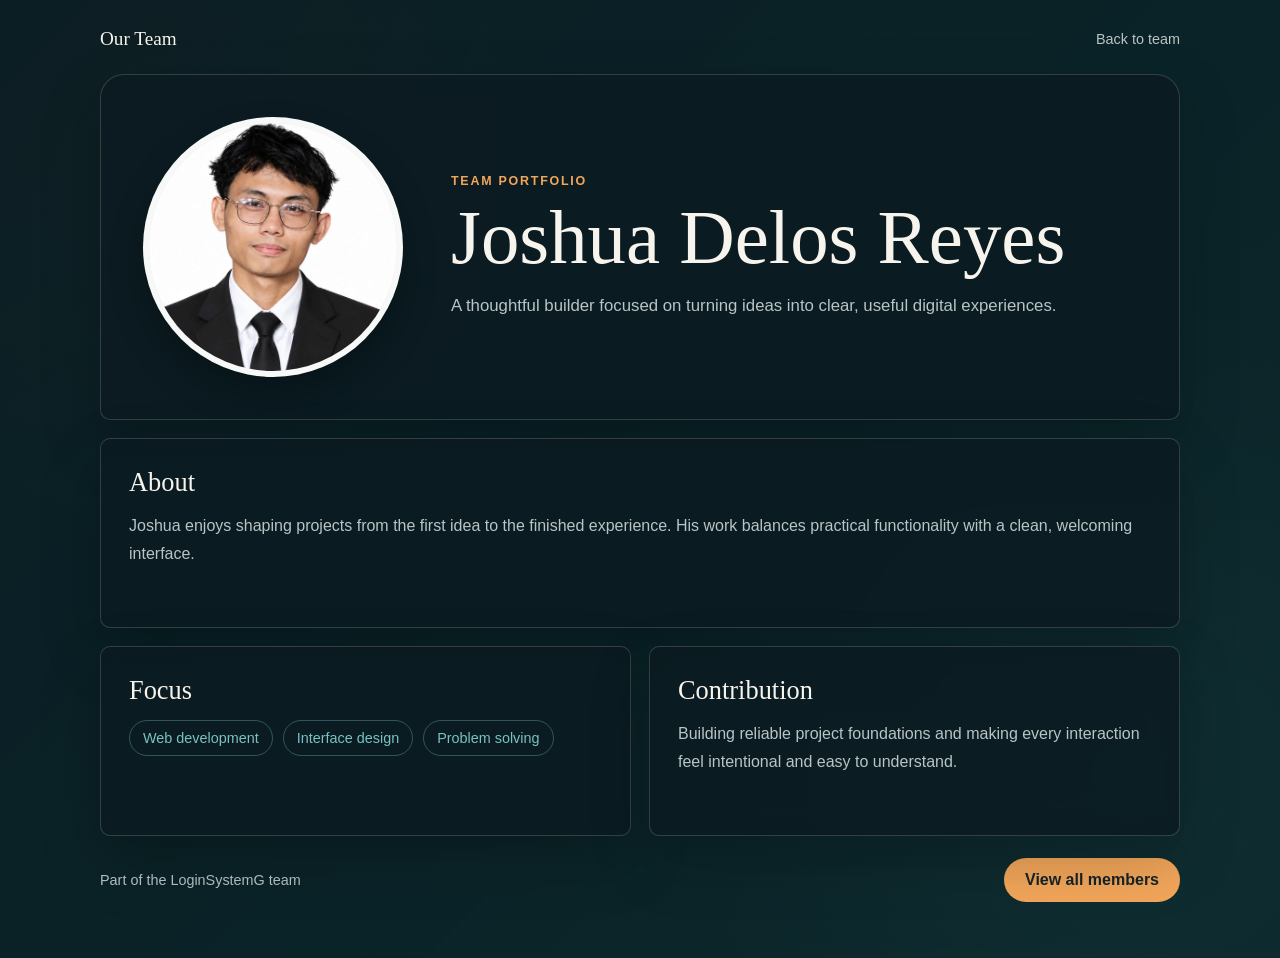
==== frontend/joshua.html @ a4064192 "Update" ====
<!DOCTYPE html>
<html lang="en">
<head>
    <meta charset="UTF-8">
    <meta name="viewport" content="width=device-width, initial-scale=1.0">
    <title>Joshua Delos Reyes | Portfolio</title>
    <link rel="stylesheet" href="portfolio.css">
</head>
<body>
    <video autoplay loop muted playsinline class="back-video">
        <source src="resources/your-video.mp4" type="video/mp4">
    </video>

    <main class="portfolio-shell">
        <nav class="portfolio-nav" aria-label="Portfolio navigation">
            <a class="brand" href="landing.html">Our Team</a>
            <a href="landing.html">Back to team</a>
        </nav>

        <header class="profile-hero">
            <div class="profile-photo">
                <img src="resources/juswa.jpg" alt="Joshua Delos Reyes">
            </div>
            <div>
                <p class="eyebrow">Team portfolio</p>
                <h1>Joshua Delos Reyes</h1>
                <p class="profile-role">A thoughtful builder focused on turning ideas into clear, useful digital experiences.</p>
            </div>
        </header>

        <div class="portfolio-grid">
            <section class="portfolio-section wide">
                <h2>About</h2>
                <p>Joshua enjoys shaping projects from the first idea to the finished experience. His work balances practical functionality with a clean, welcoming interface.</p>
            </section>
            <section class="portfolio-section">
                <h2>Focus</h2>
                <ul class="focus-list">
                    <li>Web development</li>
                    <li>Interface design</li>
                    <li>Problem solving</li>
                </ul>
            </section>
            <section class="portfolio-section">
                <h2>Contribution</h2>
                <p>Building reliable project foundations and making every interaction feel intentional and easy to understand.</p>
            </section>
        </div>

        <footer class="portfolio-footer">
            <p>Part of the LoginSystemG team</p>
            <a href="landing.html">View all members</a>
        </footer>
    </main>
    <script src="transition.js"></script>
</body>
</html>
---- frontend/portfolio.css ----
:root {
    --ink: #f7f3ed;
    --muted: #b9c4c5;
    --surface: rgba(12, 28, 34, 0.82);
    --surface-light: rgba(255, 255, 255, 0.09);
    --line: rgba(255, 255, 255, 0.16);
    --accent: #f2a65a;
    --teal: #78c2c4;
}

* {
    box-sizing: border-box;
}

html {
    scroll-behavior: smooth;
}

body {
    margin: 0;
    min-height: 100vh;
    padding: 28px 24px 56px;
    background: #10262b;
    color: var(--ink);
    font-family: "Trebuchet MS", "Segoe UI", sans-serif;
    position: relative;
    overflow-x: hidden;
    animation: page-enter 500ms ease both;
}

@keyframes page-enter {
    from {
        opacity: 0;
        transform: translateY(10px);
    }
    to {
        opacity: 1;
        transform: translateY(0);
    }
}

body.page-exit {
    animation: page-exit 280ms ease forwards;
    pointer-events: none;
}

@keyframes page-exit {
    to {
        opacity: 0;
        transform: translateY(-8px);
    }
}

body::before {
    content: "";
    position: fixed;
    inset: 0;
    z-index: -1;
    pointer-events: none;
    background:
        linear-gradient(135deg, rgba(9, 28, 34, 0.94), rgba(11, 42, 45, 0.74)),
        radial-gradient(circle at 12% 16%, rgba(242, 166, 90, 0.24), transparent 30%),
        radial-gradient(circle at 88% 80%, rgba(88, 157, 161, 0.22), transparent 34%);
}

.back-video {
    position: fixed;
    right: 0;
    bottom: 0;
    min-width: 100%;
    min-height: 100%;
    width: auto;
    height: auto;
    z-index: -2;
    object-fit: cover;
    opacity: 0.2;
}

.portfolio-shell {
    width: min(100%, 1080px);
    margin: 0 auto;
}

.portfolio-nav {
    display: flex;
    justify-content: space-between;
    align-items: center;
    gap: 20px;
    margin-bottom: 24px;
}

.portfolio-nav a {
    color: var(--muted);
    text-decoration: none;
    font-size: 0.9rem;
    transition: color 180ms ease;
}

.portfolio-nav a:hover,
.portfolio-nav a:focus-visible {
    color: var(--accent);
}

.portfolio-nav .brand {
    color: var(--ink);
    font-family: Georgia, "Times New Roman", serif;
    font-size: 1.2rem;
}

.profile-hero,
.portfolio-section {
    border: 1px solid var(--line);
    background: var(--surface);
    box-shadow: 0 24px 60px rgba(0, 0, 0, 0.22);
    backdrop-filter: blur(14px);
    -webkit-backdrop-filter: blur(14px);
}

.profile-hero {
    display: grid;
    grid-template-columns: 260px 1fr;
    align-items: center;
    gap: 48px;
    padding: 42px;
    border-radius: 24px 24px 10px 10px;
}

.profile-photo {
    width: 100%;
    aspect-ratio: 1;
    border: 6px solid rgba(255, 255, 255, 0.78);
    border-radius: 50%;
    overflow: hidden;
    background: #dce3de;
    box-shadow: 0 18px 34px rgba(0, 0, 0, 0.28);
}

.profile-photo img {
    display: block;
    width: 100%;
    height: 100%;
    object-fit: cover;
}

.eyebrow {
    margin: 0 0 12px;
    color: var(--accent);
    font-size: 0.78rem;
    font-weight: 700;
    letter-spacing: 0.14em;
    text-transform: uppercase;
}

.profile-hero h1 {
    margin: 0;
    color: var(--ink);
    font-family: Georgia, "Times New Roman", serif;
    font-size: clamp(2.5rem, 6vw, 5.2rem);
    font-weight: 400;
    line-height: 0.98;
}

.profile-role {
    margin: 18px 0 0;
    color: var(--muted);
    font-size: 1.05rem;
    line-height: 1.6;
}

.portfolio-grid {
    display: grid;
    grid-template-columns: repeat(2, minmax(0, 1fr));
    gap: 18px;
    margin-top: 18px;
}

.portfolio-section {
    min-height: 190px;
    padding: 28px;
    border-radius: 10px;
}

.portfolio-section.wide {
    grid-column: 1 / -1;
}

.portfolio-section h2 {
    margin: 0 0 14px;
    color: var(--ink);
    font-family: Georgia, "Times New Roman", serif;
    font-size: 1.65rem;
    font-weight: 400;
}

.portfolio-section p {
    margin: 0;
    color: var(--muted);
    line-height: 1.75;
}

.focus-list {
    display: flex;
    flex-wrap: wrap;
    gap: 10px;
    margin: 0;
    padding: 0;
    list-style: none;
}

.focus-list li {
    padding: 9px 13px;
    border: 1px solid rgba(120, 194, 196, 0.35);
    border-radius: 999px;
    color: var(--teal);
    font-size: 0.9rem;
}

.portfolio-footer {
    display: flex;
    justify-content: space-between;
    align-items: center;
    gap: 18px;
    margin-top: 22px;
}

.portfolio-footer p {
    margin: 0;
    color: var(--muted);
    font-size: 0.9rem;
}

.portfolio-footer a {
    display: inline-block;
    padding: 12px 20px;
    border: 1px solid rgba(242, 166, 90, 0.55);
    border-radius: 999px;
    background: var(--accent);
    color: #172428;
    font-weight: 700;
    text-decoration: none;
    transition: transform 180ms ease, background 180ms ease, box-shadow 180ms ease;
}

.portfolio-footer a:hover,
.portfolio-footer a:focus-visible {
    background: #ffc078;
    box-shadow: 0 8px 20px rgba(242, 166, 90, 0.22);
    transform: translateY(-2px);
}

.portfolio-nav a:focus-visible,
.portfolio-footer a:focus-visible {
    outline: 3px solid rgba(255, 255, 255, 0.8);
    outline-offset: 3px;
}

@media (max-width: 700px) {
    body {
        padding: 20px 16px 36px;
    }

    .profile-hero {
        grid-template-columns: 1fr;
        gap: 28px;
        padding: 28px;
        text-align: center;
    }

    .profile-photo {
        width: min(100%, 220px);
        margin: 0 auto;
    }

    .portfolio-grid {
        grid-template-columns: 1fr;
    }

    .portfolio-section.wide {
        grid-column: auto;
    }

    .portfolio-footer {
        align-items: stretch;
        flex-direction: column;
    }

    .portfolio-footer a {
        text-align: center;
    }
}

@media (prefers-reduced-motion: reduce) {
    body,
    body.page-exit {
        animation: none;
    }
}
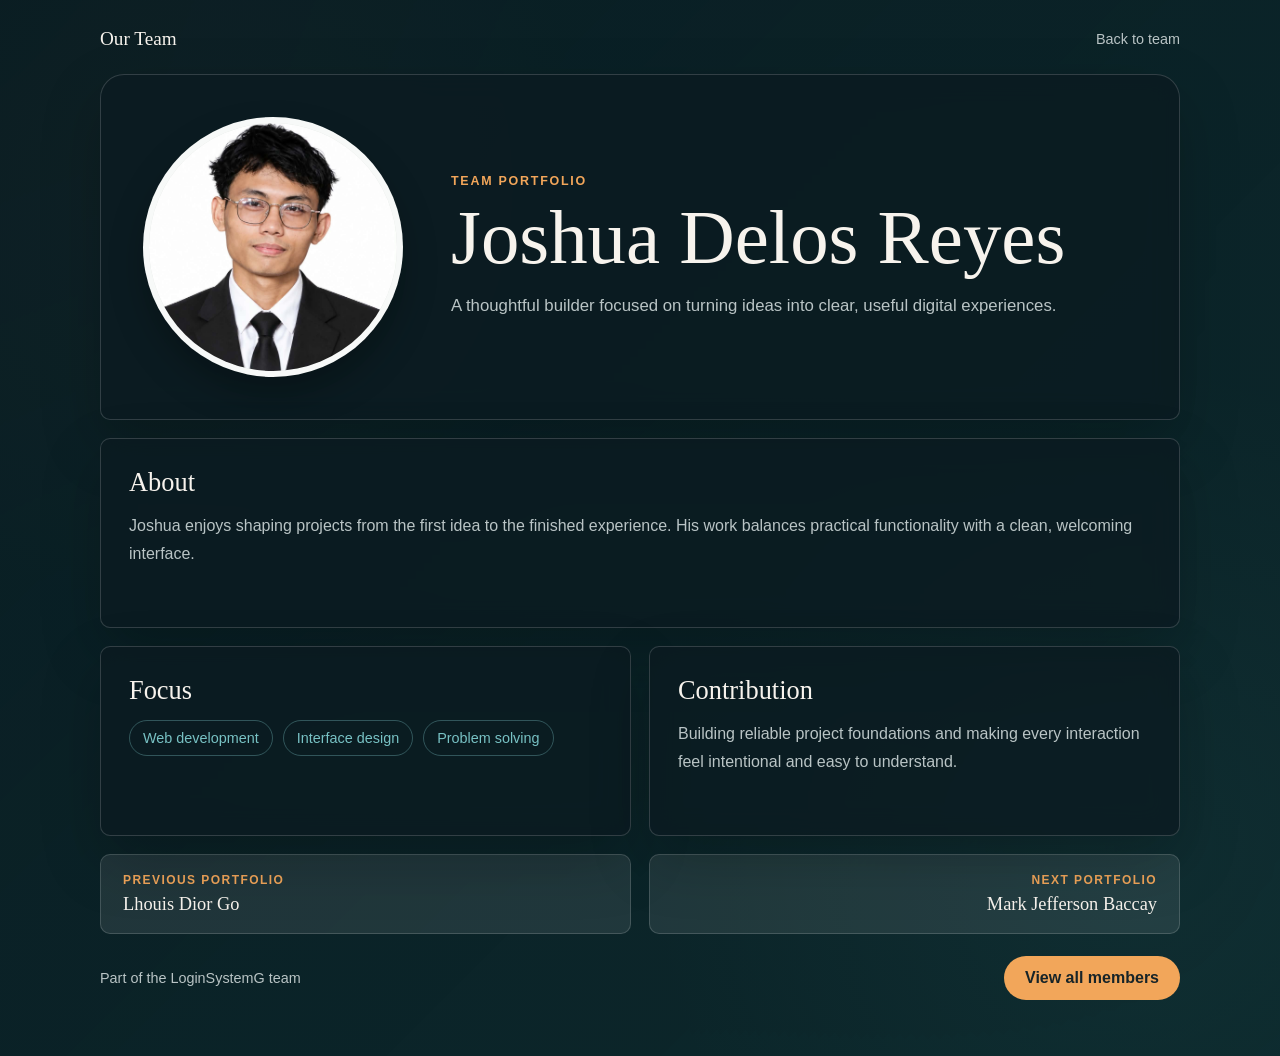
==== commit 751d0ee8: "update" ====
--- a/frontend/joshua.html
+++ b/frontend/joshua.html
@@ -47,6 +47,17 @@
             </section>
         </div>
 
+        <nav class="portfolio-switcher" aria-label="Switch portfolio">
+            <a href="lhouis.html">
+                <span>Previous portfolio</span>
+                <strong>Lhouis Dior Go</strong>
+            </a>
+            <a href="mark.html" class="next">
+                <span>Next portfolio</span>
+                <strong>Mark Jefferson Baccay</strong>
+            </a>
+        </nav>
+
         <footer class="portfolio-footer">
             <p>Part of the LoginSystemG team</p>
             <a href="landing.html">View all members</a>
--- a/frontend/portfolio.css
+++ b/frontend/portfolio.css
@@ -25,7 +25,18 @@
     font-family: "Trebuchet MS", "Segoe UI", sans-serif;
     position: relative;
     overflow-x: hidden;
-    animation: page-enter 500ms ease both;
+    animation: page-enter 950ms ease both;
+    will-change: opacity, transform;
+}
+
+body::after {
+    content: "";
+    position: fixed;
+    inset: 0;
+    z-index: 20;
+    background: #f2a65a;
+    pointer-events: none;
+    animation: curtain-in 950ms cubic-bezier(0.76, 0, 0.24, 1) forwards;
 }
 
 @keyframes page-enter {
@@ -40,8 +51,30 @@
 }
 
 body.page-exit {
-    animation: page-exit 280ms ease forwards;
+    animation: page-exit 650ms ease forwards;
     pointer-events: none;
+}
+
+body.page-exit::after {
+    animation: curtain-out 650ms cubic-bezier(0.76, 0, 0.24, 1) forwards;
+}
+
+@keyframes curtain-in {
+    from {
+        transform: translateY(0);
+    }
+    to {
+        transform: translateY(-100%);
+    }
+}
+
+@keyframes curtain-out {
+    from {
+        transform: translateY(100%);
+    }
+    to {
+        transform: translateY(0);
+    }
 }
 
 @keyframes page-exit {
@@ -198,6 +231,51 @@
     line-height: 1.75;
 }
 
+.portfolio-switcher {
+    display: grid;
+    grid-template-columns: repeat(2, minmax(0, 1fr));
+    gap: 18px;
+    margin-top: 18px;
+}
+
+.portfolio-switcher a {
+    display: flex;
+    flex-direction: column;
+    gap: 7px;
+    padding: 18px 22px;
+    border: 1px solid var(--line);
+    border-radius: 10px;
+    background: var(--surface-light);
+    color: var(--ink);
+    text-decoration: none;
+    transition: transform 180ms ease, border-color 180ms ease, background 180ms ease;
+}
+
+.portfolio-switcher a:hover,
+.portfolio-switcher a:focus-visible {
+    border-color: rgba(242, 166, 90, 0.65);
+    background: rgba(255, 255, 255, 0.13);
+    transform: translateY(-4px);
+}
+
+.portfolio-switcher a.next {
+    text-align: right;
+}
+
+.portfolio-switcher span {
+    color: var(--accent);
+    font-size: 0.75rem;
+    font-weight: 700;
+    letter-spacing: 0.12em;
+    text-transform: uppercase;
+}
+
+.portfolio-switcher strong {
+    font-family: Georgia, "Times New Roman", serif;
+    font-size: 1.15rem;
+    font-weight: 400;
+}
+
 .focus-list {
     display: flex;
     flex-wrap: wrap;
@@ -249,7 +327,8 @@
 }
 
 .portfolio-nav a:focus-visible,
-.portfolio-footer a:focus-visible {
+.portfolio-footer a:focus-visible,
+.portfolio-switcher a:focus-visible {
     outline: 3px solid rgba(255, 255, 255, 0.8);
     outline-offset: 3px;
 }
@@ -284,6 +363,14 @@
         flex-direction: column;
     }
 
+    .portfolio-switcher {
+        grid-template-columns: 1fr;
+    }
+
+    .portfolio-switcher a.next {
+        text-align: left;
+    }
+
     .portfolio-footer a {
         text-align: center;
     }
@@ -294,4 +381,10 @@
     body.page-exit {
         animation: none;
     }
-}
+
+    body::after,
+    body.page-exit::after {
+        display: none;
+        animation: none;
+    }
+}
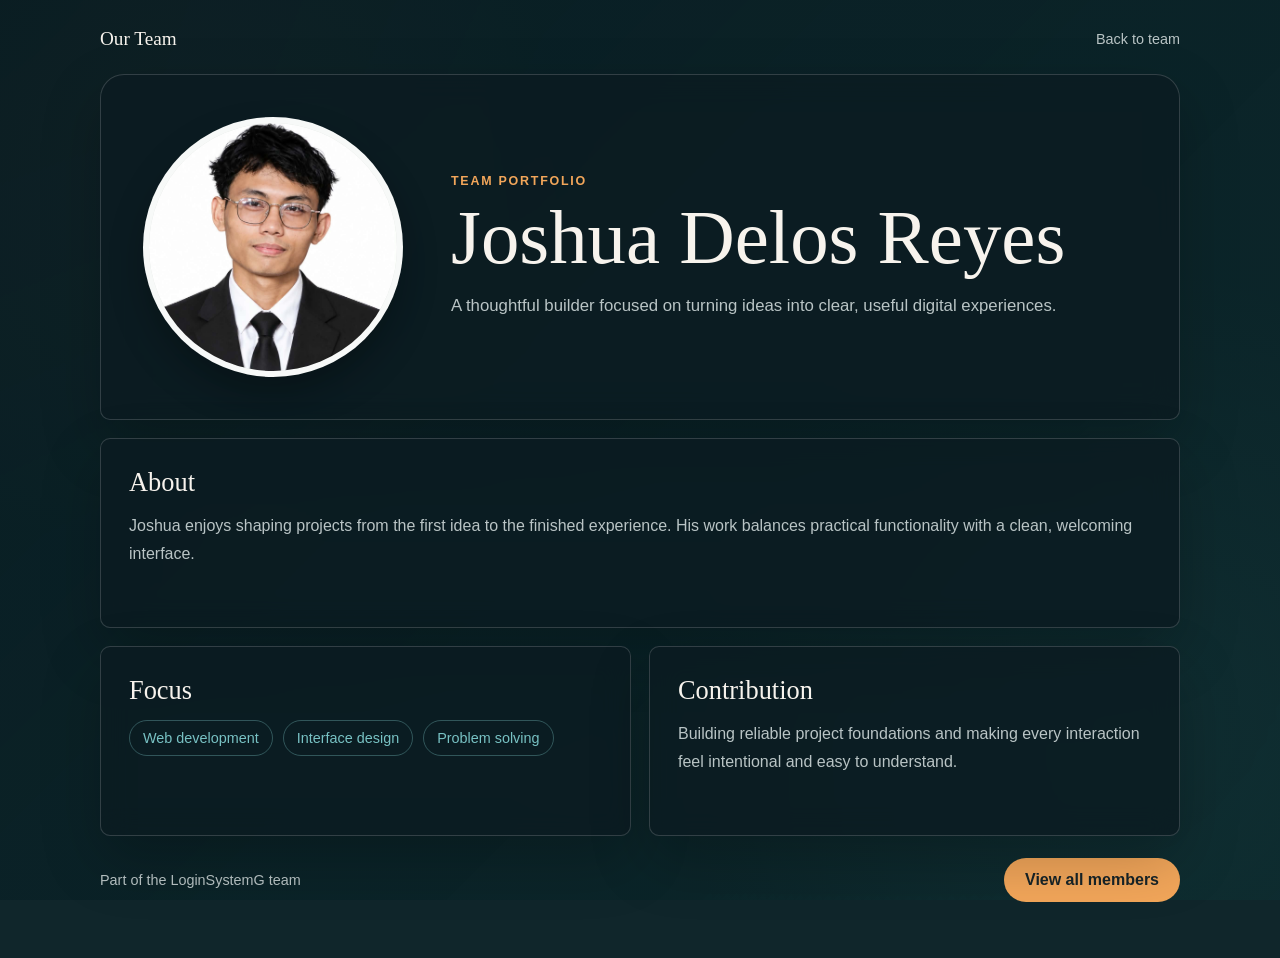
==== commit 7a8d690b: "update" ====
--- a/frontend/joshua.html
+++ b/frontend/joshua.html
@@ -47,22 +47,10 @@
             </section>
         </div>
 
-        <nav class="portfolio-switcher" aria-label="Switch portfolio">
-            <a href="lhouis.html">
-                <span>Previous portfolio</span>
-                <strong>Lhouis Dior Go</strong>
-            </a>
-            <a href="mark.html" class="next">
-                <span>Next portfolio</span>
-                <strong>Mark Jefferson Baccay</strong>
-            </a>
-        </nav>
-
         <footer class="portfolio-footer">
             <p>Part of the LoginSystemG team</p>
             <a href="landing.html">View all members</a>
         </footer>
     </main>
-    <script src="transition.js"></script>
 </body>
 </html>
--- a/frontend/portfolio.css
+++ b/frontend/portfolio.css
@@ -25,63 +25,6 @@
     font-family: "Trebuchet MS", "Segoe UI", sans-serif;
     position: relative;
     overflow-x: hidden;
-    animation: page-enter 950ms ease both;
-    will-change: opacity, transform;
-}
-
-body::after {
-    content: "";
-    position: fixed;
-    inset: 0;
-    z-index: 20;
-    background: #f2a65a;
-    pointer-events: none;
-    animation: curtain-in 950ms cubic-bezier(0.76, 0, 0.24, 1) forwards;
-}
-
-@keyframes page-enter {
-    from {
-        opacity: 0;
-        transform: translateY(10px);
-    }
-    to {
-        opacity: 1;
-        transform: translateY(0);
-    }
-}
-
-body.page-exit {
-    animation: page-exit 650ms ease forwards;
-    pointer-events: none;
-}
-
-body.page-exit::after {
-    animation: curtain-out 650ms cubic-bezier(0.76, 0, 0.24, 1) forwards;
-}
-
-@keyframes curtain-in {
-    from {
-        transform: translateY(0);
-    }
-    to {
-        transform: translateY(-100%);
-    }
-}
-
-@keyframes curtain-out {
-    from {
-        transform: translateY(100%);
-    }
-    to {
-        transform: translateY(0);
-    }
-}
-
-@keyframes page-exit {
-    to {
-        opacity: 0;
-        transform: translateY(-8px);
-    }
 }
 
 body::before {
@@ -231,51 +174,6 @@
     line-height: 1.75;
 }
 
-.portfolio-switcher {
-    display: grid;
-    grid-template-columns: repeat(2, minmax(0, 1fr));
-    gap: 18px;
-    margin-top: 18px;
-}
-
-.portfolio-switcher a {
-    display: flex;
-    flex-direction: column;
-    gap: 7px;
-    padding: 18px 22px;
-    border: 1px solid var(--line);
-    border-radius: 10px;
-    background: var(--surface-light);
-    color: var(--ink);
-    text-decoration: none;
-    transition: transform 180ms ease, border-color 180ms ease, background 180ms ease;
-}
-
-.portfolio-switcher a:hover,
-.portfolio-switcher a:focus-visible {
-    border-color: rgba(242, 166, 90, 0.65);
-    background: rgba(255, 255, 255, 0.13);
-    transform: translateY(-4px);
-}
-
-.portfolio-switcher a.next {
-    text-align: right;
-}
-
-.portfolio-switcher span {
-    color: var(--accent);
-    font-size: 0.75rem;
-    font-weight: 700;
-    letter-spacing: 0.12em;
-    text-transform: uppercase;
-}
-
-.portfolio-switcher strong {
-    font-family: Georgia, "Times New Roman", serif;
-    font-size: 1.15rem;
-    font-weight: 400;
-}
-
 .focus-list {
     display: flex;
     flex-wrap: wrap;
@@ -327,8 +225,7 @@
 }
 
 .portfolio-nav a:focus-visible,
-.portfolio-footer a:focus-visible,
-.portfolio-switcher a:focus-visible {
+.portfolio-footer a:focus-visible {
     outline: 3px solid rgba(255, 255, 255, 0.8);
     outline-offset: 3px;
 }
@@ -363,28 +260,8 @@
         flex-direction: column;
     }
 
-    .portfolio-switcher {
-        grid-template-columns: 1fr;
-    }
-
-    .portfolio-switcher a.next {
-        text-align: left;
-    }
-
     .portfolio-footer a {
         text-align: center;
     }
 }
 
-@media (prefers-reduced-motion: reduce) {
-    body,
-    body.page-exit {
-        animation: none;
-    }
-
-    body::after,
-    body.page-exit::after {
-        display: none;
-        animation: none;
-    }
-}
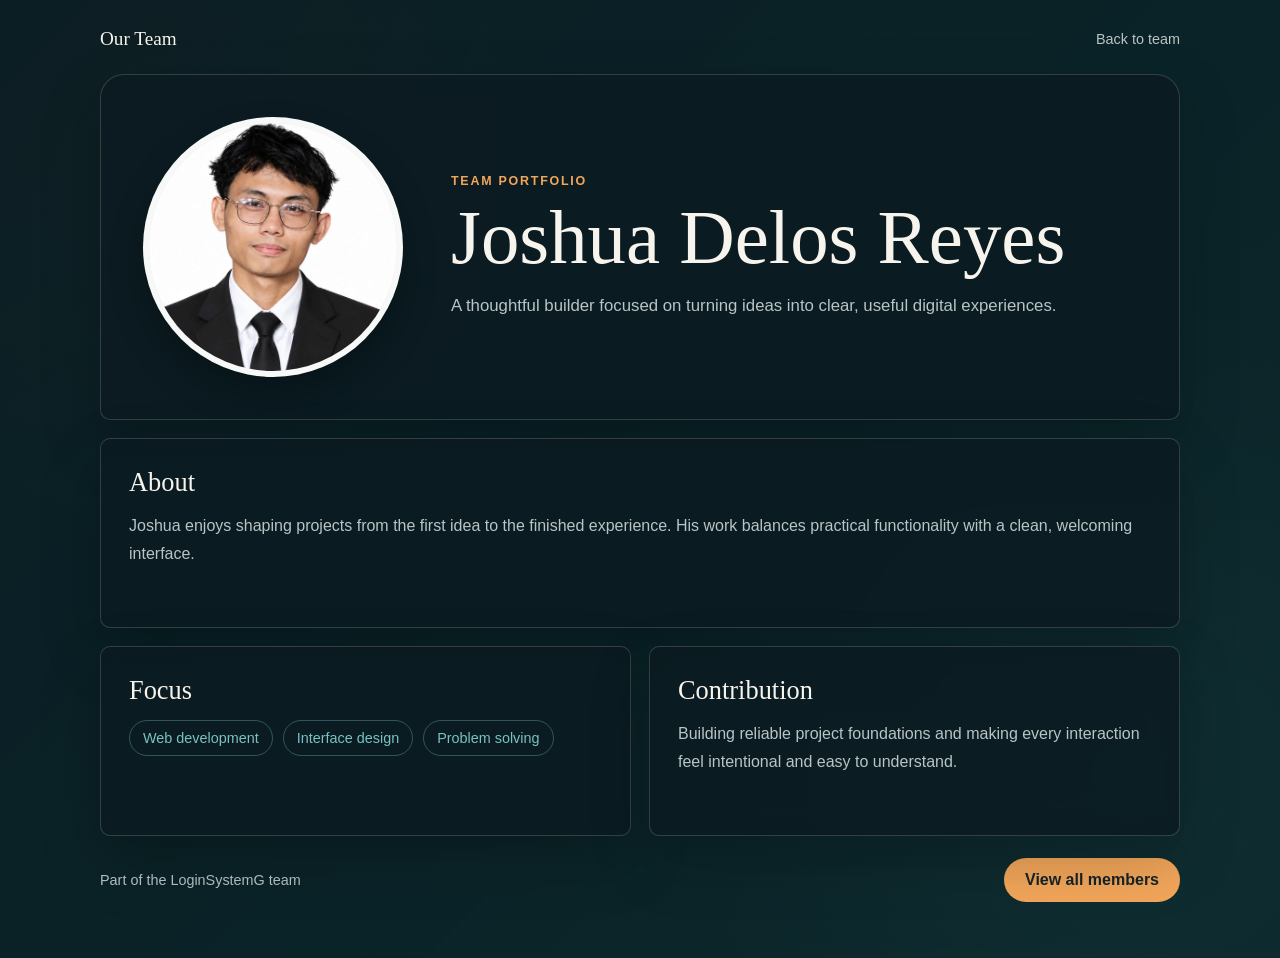
==== commit 537b577c: "update" ====
--- a/frontend/joshua.html
+++ b/frontend/joshua.html
@@ -52,5 +52,6 @@
             <a href="landing.html">View all members</a>
         </footer>
     </main>
+    <script src="portfolio-transition.js"></script>
 </body>
 </html>
--- a/frontend/portfolio.css
+++ b/frontend/portfolio.css
@@ -25,6 +25,30 @@
     font-family: "Trebuchet MS", "Segoe UI", sans-serif;
     position: relative;
     overflow-x: hidden;
+    animation: portfolio-page-enter 550ms ease both;
+}
+
+@keyframes portfolio-page-enter {
+    from {
+        opacity: 0;
+        transform: translateY(18px);
+    }
+    to {
+        opacity: 1;
+        transform: translateY(0);
+    }
+}
+
+body.portfolio-page-exit {
+    animation: portfolio-page-exit 500ms ease forwards;
+    pointer-events: none;
+}
+
+@keyframes portfolio-page-exit {
+    to {
+        opacity: 0;
+        transform: translateY(-18px);
+    }
 }
 
 body::before {
@@ -265,3 +289,10 @@
     }
 }
 
+@media (prefers-reduced-motion: reduce) {
+    body,
+    body.portfolio-page-exit {
+        animation: none;
+    }
+}
+
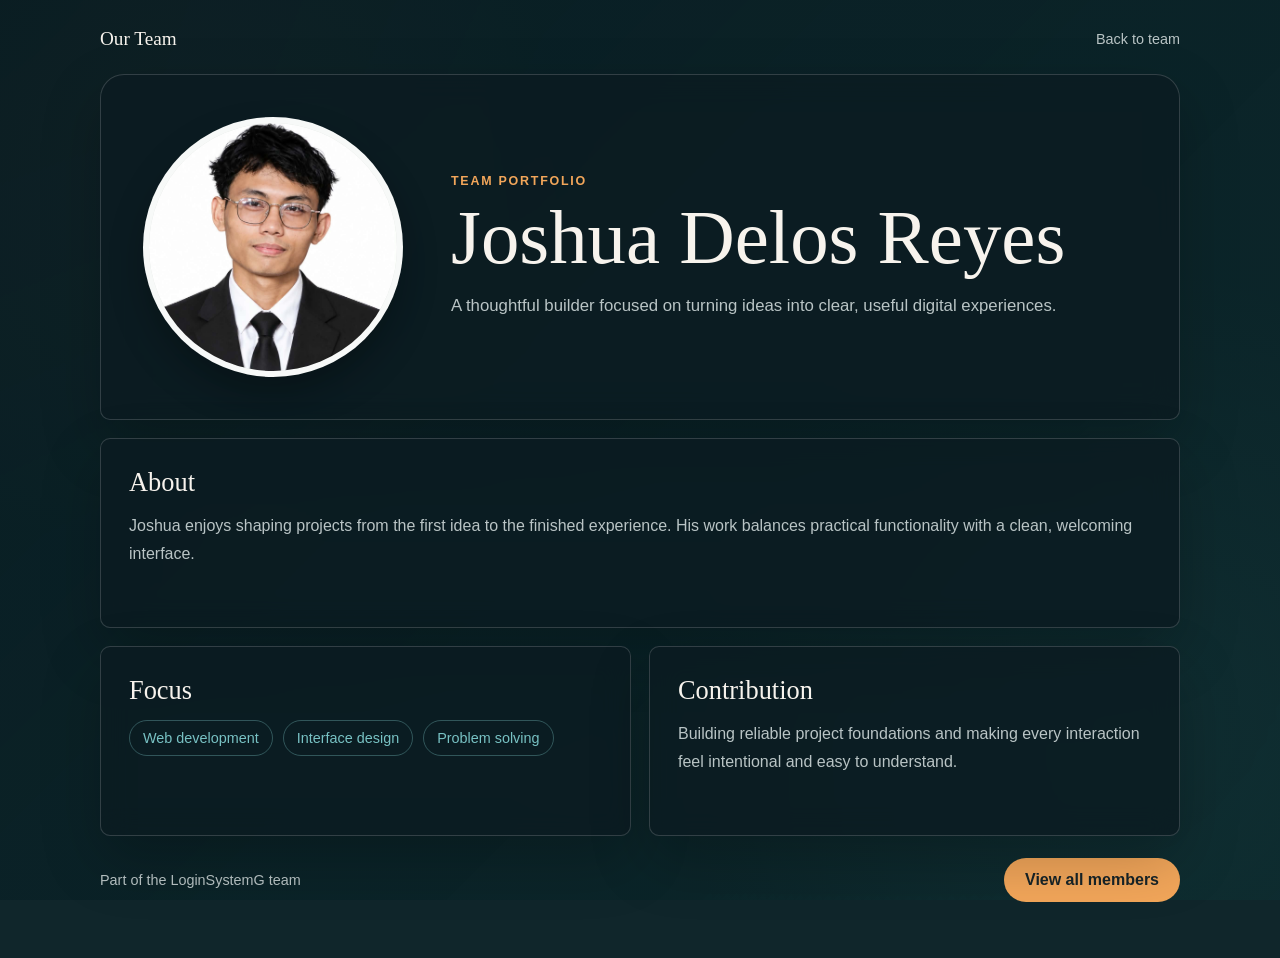
==== commit 27fa7ca5: "update" ====
--- a/frontend/joshua.html
+++ b/frontend/joshua.html
@@ -5,6 +5,7 @@
     <meta name="viewport" content="width=device-width, initial-scale=1.0">
     <title>Joshua Delos Reyes | Portfolio</title>
     <link rel="stylesheet" href="portfolio.css">
+    <link rel="stylesheet" href="view-transition.css">
 </head>
 <body>
     <video autoplay loop muted playsinline class="back-video">
@@ -19,7 +20,7 @@
 
         <header class="profile-hero">
             <div class="profile-photo">
-                <img src="resources/juswa.jpg" alt="Joshua Delos Reyes">
+                <img src="resources/juswa.jpg" data-hero alt="Joshua Delos Reyes">
             </div>
             <div>
                 <p class="eyebrow">Team portfolio</p>
@@ -52,6 +53,6 @@
             <a href="landing.html">View all members</a>
         </footer>
     </main>
-    <script src="portfolio-transition.js"></script>
+    <script src="view-transition.js"></script>
 </body>
 </html>
--- a/frontend/portfolio.css
+++ b/frontend/portfolio.css
@@ -25,30 +25,6 @@
     font-family: "Trebuchet MS", "Segoe UI", sans-serif;
     position: relative;
     overflow-x: hidden;
-    animation: portfolio-page-enter 550ms ease both;
-}
-
-@keyframes portfolio-page-enter {
-    from {
-        opacity: 0;
-        transform: translateY(18px);
-    }
-    to {
-        opacity: 1;
-        transform: translateY(0);
-    }
-}
-
-body.portfolio-page-exit {
-    animation: portfolio-page-exit 500ms ease forwards;
-    pointer-events: none;
-}
-
-@keyframes portfolio-page-exit {
-    to {
-        opacity: 0;
-        transform: translateY(-18px);
-    }
 }
 
 body::before {
@@ -289,10 +265,3 @@
     }
 }
 
-@media (prefers-reduced-motion: reduce) {
-    body,
-    body.portfolio-page-exit {
-        animation: none;
-    }
-}
-
--- a/frontend/view-transition.css
+++ b/frontend/view-transition.css
@@ -0,0 +1,15 @@
+@view-transition {
+    navigation: auto;
+}
+
+::view-transition-group(hero) {
+    animation-duration: 650ms;
+    animation-timing-function: cubic-bezier(0.22, 1, 0.36, 1);
+}
+
+::view-transition-old(hero),
+::view-transition-new(hero) {
+    animation-duration: 650ms;
+    animation-timing-function: cubic-bezier(0.22, 1, 0.36, 1);
+    object-fit: contain;
+}
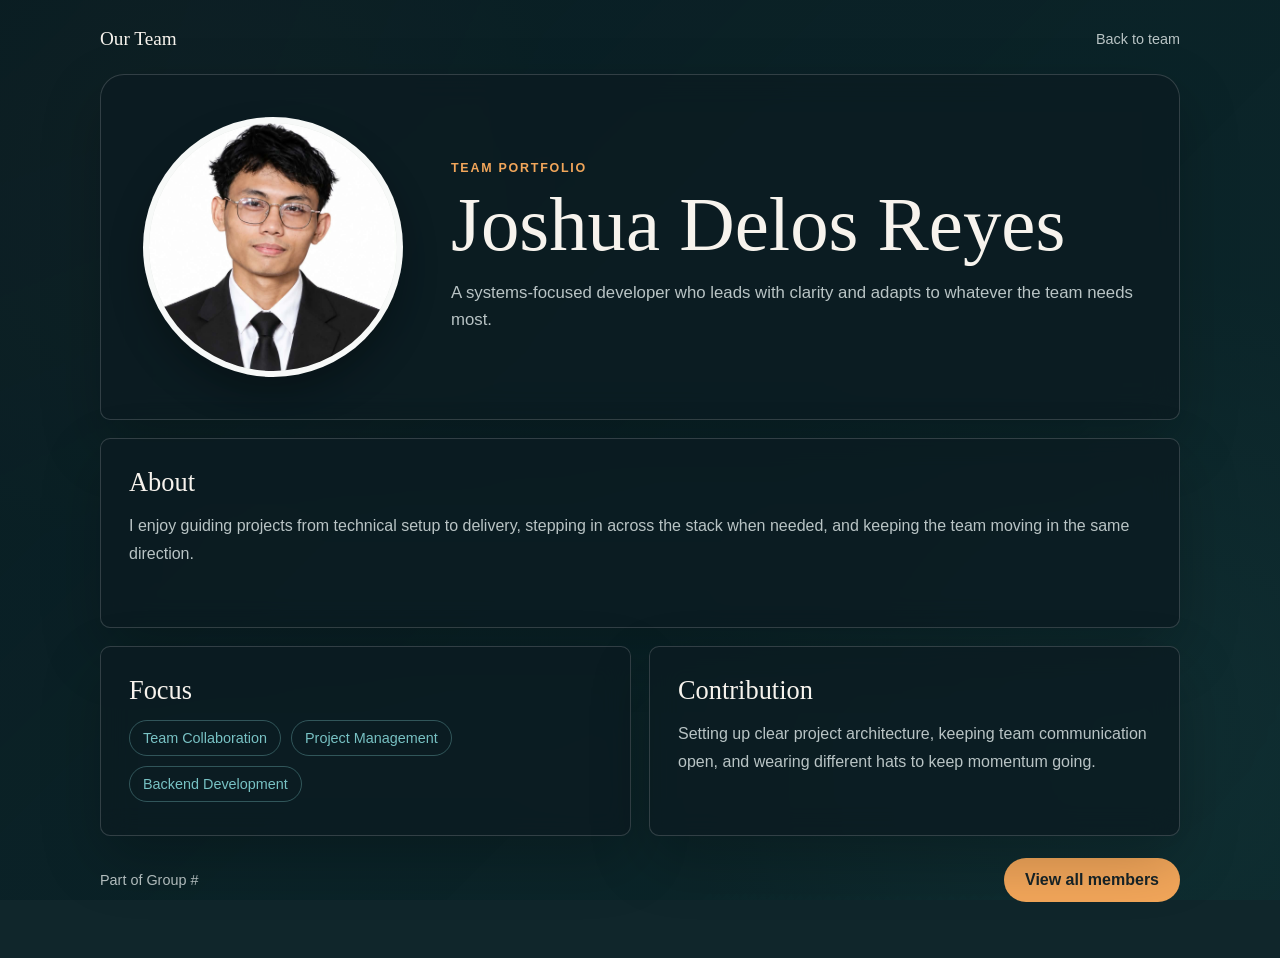
==== commit 2b97257f: "update" ====
--- a/frontend/joshua.html
+++ b/frontend/joshua.html
@@ -5,7 +5,6 @@
     <meta name="viewport" content="width=device-width, initial-scale=1.0">
     <title>Joshua Delos Reyes | Portfolio</title>
     <link rel="stylesheet" href="portfolio.css">
-    <link rel="stylesheet" href="view-transition.css">
 </head>
 <body>
     <video autoplay loop muted playsinline class="back-video">
@@ -20,39 +19,38 @@
 
         <header class="profile-hero">
             <div class="profile-photo">
-                <img src="resources/juswa.jpg" data-hero alt="Joshua Delos Reyes">
+                <img src="resources/juswa.jpg" alt="Joshua Delos Reyes">
             </div>
             <div>
                 <p class="eyebrow">Team portfolio</p>
                 <h1>Joshua Delos Reyes</h1>
-                <p class="profile-role">A thoughtful builder focused on turning ideas into clear, useful digital experiences.</p>
+                <p class="profile-role">A systems-focused developer who leads with clarity and adapts to whatever the team needs most.</p>
             </div>
         </header>
 
         <div class="portfolio-grid">
             <section class="portfolio-section wide">
                 <h2>About</h2>
-                <p>Joshua enjoys shaping projects from the first idea to the finished experience. His work balances practical functionality with a clean, welcoming interface.</p>
+                <p>I enjoy guiding projects from technical setup to delivery, stepping in across the stack when needed, and keeping the team moving in the same direction.</p>
             </section>
             <section class="portfolio-section">
                 <h2>Focus</h2>
                 <ul class="focus-list">
-                    <li>Web development</li>
-                    <li>Interface design</li>
-                    <li>Problem solving</li>
+                    <li>Team Collaboration</li>
+                    <li>Project Management</li>
+                    <li>Backend Development</li>
                 </ul>
             </section>
             <section class="portfolio-section">
                 <h2>Contribution</h2>
-                <p>Building reliable project foundations and making every interaction feel intentional and easy to understand.</p>
+                <p>Setting up clear project architecture, keeping team communication open, and wearing different hats to keep momentum going.</p>
             </section>
         </div>
 
         <footer class="portfolio-footer">
-            <p>Part of the LoginSystemG team</p>
+            <p>Part of Group #</p>
             <a href="landing.html">View all members</a>
         </footer>
     </main>
-    <script src="view-transition.js"></script>
 </body>
 </html>
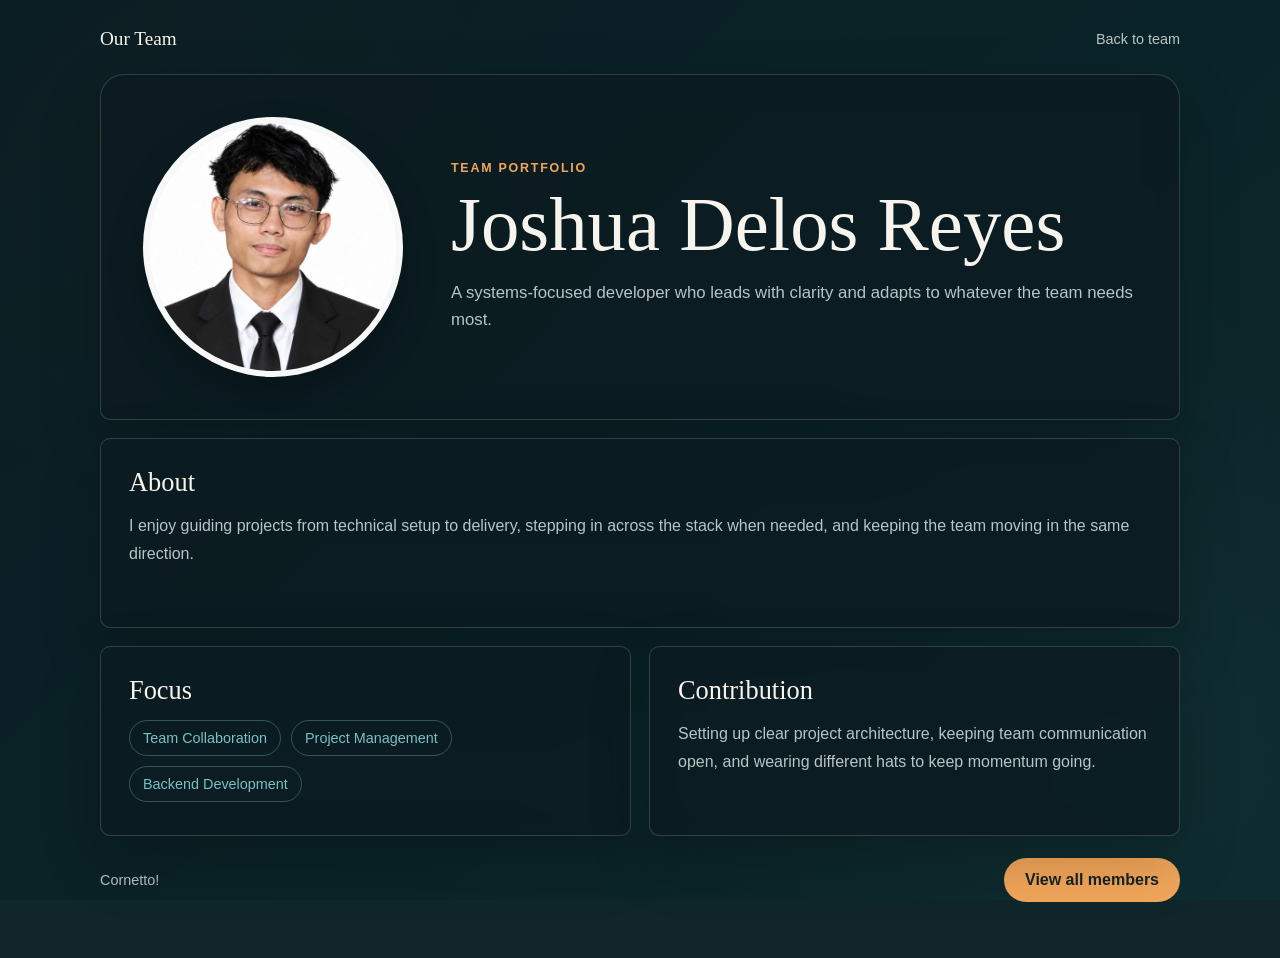
==== commit ad4d72ec: "update" ====
--- a/frontend/joshua.html
+++ b/frontend/joshua.html
@@ -48,7 +48,7 @@
         </div>
 
         <footer class="portfolio-footer">
-            <p>Part of Group #</p>
+            <p>Cornetto!</p>
             <a href="landing.html">View all members</a>
         </footer>
     </main>
